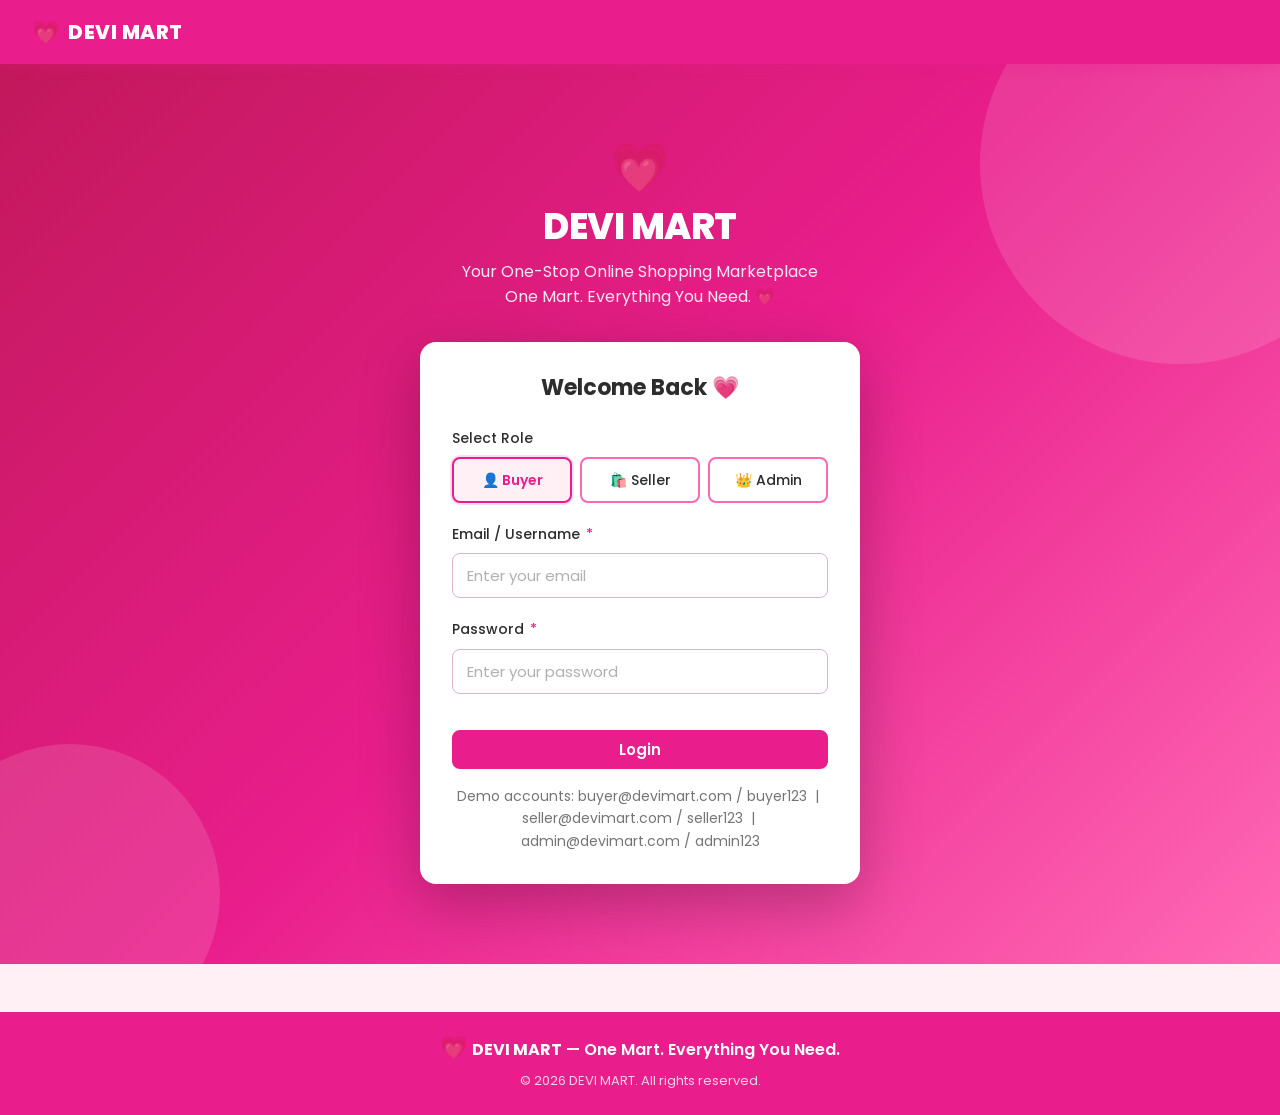
==== index.html @ 42ca439d "Add files via upload" ====
<!DOCTYPE html>
<html lang="en">
<head>
  <meta charset="UTF-8" />
  <meta name="viewport" content="width=device-width, initial-scale=1.0" />
  <meta name="description" content="DEVI MART — One Mart. Everything You Need. 💗 Shop electronics, fashion, beauty, and more." />
  <title>DEVI MART - One Mart. Everything You Need. 💗</title>

  <!-- Google Fonts — Poppins -->
  <link rel="preconnect" href="https://fonts.googleapis.com" />
  <link rel="preconnect" href="https://fonts.gstatic.com" crossorigin />
  <link
    href="https://fonts.googleapis.com/css2?family=Poppins:wght@300;400;500;600;700;800&display=swap"
    rel="stylesheet"
  />

  <link rel="stylesheet" href="styles.css" />
</head>
<body>

  <!-- ===== TOP NAVIGATION ===== -->
  <header id="navbar" role="banner">
    <div class="nav-inner">
      <a href="#" class="nav-brand" aria-label="DEVI MART home">
        <span class="brand-icon">💗</span>
        <span class="brand-name">DEVI MART</span>
      </a>

      <button
        class="nav-toggle"
        aria-label="Toggle navigation menu"
        aria-expanded="false"
        aria-controls="nav-links"
      >
        <span class="hamburger-line"></span>
        <span class="hamburger-line"></span>
        <span class="hamburger-line"></span>
      </button>

      <nav id="nav-links" class="nav-links" role="navigation" aria-label="Main navigation">
        <!-- Rendered dynamically by app.js based on session role -->
      </nav>
    </div>
  </header>

  <!-- ===== MAIN CONTENT ===== -->
  <main id="app" role="main" aria-live="polite" aria-atomic="false">
    <!-- All views rendered here by the Router -->
  </main>

  <!-- ===== FOOTER ===== -->
  <footer id="app-footer" role="contentinfo">
    <div class="footer-inner">
      <p class="footer-brand">
        <span class="brand-icon">💗</span>
        <strong>DEVI MART</strong> — One Mart. Everything You Need.
      </p>
      <p class="footer-copy">&copy; <span id="footer-year"></span> DEVI MART. All rights reserved.</p>
    </div>
  </footer>

  <!-- ===== TOAST NOTIFICATIONS ===== -->
  <div id="toast-container" role="status" aria-live="polite" aria-label="Notifications"></div>

  <!-- ===== MODAL DIALOGS ===== -->
  <div id="modal-container" role="dialog" aria-modal="true" aria-label="Dialog" hidden></div>

  <script defer src="app.js"></script>
  <script>
    // Inline year so it works even before app.js loads
    document.getElementById('footer-year').textContent = new Date().getFullYear();
  </script>
</body>
</html>
---- styles.css ----
/* ============================================================
   DEVI MART — styles.css
   Design System for the DEVI MART E-commerce SPA
   "One Mart. Everything You Need. 💗"
   ============================================================ */

/* ────────────────────────────────────────────────────────────
   1. CSS CUSTOM PROPERTIES (Design Tokens)
   ──────────────────────────────────────────────────────────── */
:root {
  /* Brand colours */
  --pink-primary:   #E91E8C;
  --pink-light:     #FFF0F5;
  --pink-accent:    #FF69B4;
  --pink-dark:      #C2185B;

  /* Text */
  --text-dark:      #2D2D2D;
  --text-muted:     #757575;
  --white:          #FFFFFF;

  /* Semantic colours */
  --color-success:  #2E7D32;
  --color-success-bg: #E8F5E9;
  --color-error:    #C62828;
  --color-error-bg: #FFEBEE;
  --color-warning:  #E65100;
  --color-warning-bg: #FFF3E0;
  --color-info:     #1565C0;
  --color-info-bg:  #E3F2FD;

  /* Status colours */
  --status-pending-bg:    #FFF8E1;
  --status-pending-text:  #F57F17;
  --status-processing-bg: #E3F2FD;
  --status-processing-text: #1565C0;
  --status-shipped-bg:    #FFF3E0;
  --status-shipped-text:  #E65100;
  --status-delivered-bg:  #E8F5E9;
  --status-delivered-text: #2E7D32;

  /* Elevation & shape */
  --shadow:         0 2px 8px rgba(233, 30, 140, 0.12);
  --shadow-md:      0 4px 16px rgba(233, 30, 140, 0.18);
  --shadow-lg:      0 8px 32px rgba(233, 30, 140, 0.22);
  --radius:         8px;
  --radius-lg:      16px;
  --radius-full:    9999px;

  /* Motion */
  --transition:     0.2s ease;
  --transition-md:  0.3s ease;

  /* Spacing scale */
  --space-1:  0.25rem;
  --space-2:  0.5rem;
  --space-3:  0.75rem;
  --space-4:  1rem;
  --space-5:  1.25rem;
  --space-6:  1.5rem;
  --space-8:  2rem;
  --space-10: 2.5rem;
  --space-12: 3rem;
  --space-16: 4rem;

  /* Layout */
  --max-width: 1280px;
  --nav-height: 64px;
}

/* ────────────────────────────────────────────────────────────
   2. RESET & BASE
   ──────────────────────────────────────────────────────────── */
*,
*::before,
*::after {
  box-sizing: border-box;
  margin: 0;
  padding: 0;
}

html {
  scroll-behavior: smooth;
  font-size: 16px;
  -webkit-text-size-adjust: 100%;
}

body {
  font-family: 'Poppins', 'Segoe UI', system-ui, -apple-system, sans-serif;
  background-color: var(--pink-light);
  color: var(--text-dark);
  line-height: 1.6;
  min-height: 100vh;
  display: flex;
  flex-direction: column;
}

img {
  max-width: 100%;
  height: auto;
  display: block;
}

a {
  color: var(--pink-primary);
  text-decoration: none;
  transition: color var(--transition);
}

a:hover {
  color: var(--pink-dark);
}

ul,
ol {
  list-style: none;
}

h1, h2, h3, h4, h5, h6 {
  font-weight: 600;
  line-height: 1.3;
  color: var(--text-dark);
}

p {
  margin-bottom: var(--space-4);
}

p:last-child {
  margin-bottom: 0;
}

/* ────────────────────────────────────────────────────────────
   3. FOCUS INDICATORS (Accessibility)
   ──────────────────────────────────────────────────────────── */
*:focus-visible {
  outline: 3px solid var(--pink-primary);
  outline-offset: 2px;
}

/* ────────────────────────────────────────────────────────────
   4. LAYOUT UTILITIES
   ──────────────────────────────────────────────────────────── */
.container {
  width: 100%;
  max-width: var(--max-width);
  margin-inline: auto;
  padding-inline: var(--space-4);
}

@media (min-width: 768px) {
  .container {
    padding-inline: var(--space-8);
  }
}

main#app {
  flex: 1;
  padding-top: var(--nav-height);
  padding-bottom: var(--space-12);
}

.page-section {
  padding-block: var(--space-8);
}

.section-title {
  font-size: 1.5rem;
  font-weight: 700;
  color: var(--text-dark);
  margin-bottom: var(--space-6);
  position: relative;
  display: inline-block;
}

.section-title::after {
  content: '';
  position: absolute;
  bottom: -6px;
  left: 0;
  width: 48px;
  height: 3px;
  background: var(--pink-primary);
  border-radius: var(--radius-full);
}

.text-center { text-align: center; }
.text-right  { text-align: right; }
.text-muted  { color: var(--text-muted); font-size: 0.875rem; }

.flex        { display: flex; }
.flex-col    { flex-direction: column; }
.items-center { align-items: center; }
.justify-between { justify-content: space-between; }
.gap-2       { gap: var(--space-2); }
.gap-4       { gap: var(--space-4); }
.gap-6       { gap: var(--space-6); }
.w-full      { width: 100%; }

/* ────────────────────────────────────────────────────────────
   5. NAVIGATION BAR
   ──────────────────────────────────────────────────────────── */
#navbar {
  position: fixed;
  top: 0;
  left: 0;
  right: 0;
  z-index: 1000;
  background: var(--pink-primary);
  box-shadow: 0 2px 12px rgba(233, 30, 140, 0.3);
  height: var(--nav-height);
}

.nav-inner {
  display: flex;
  align-items: center;
  justify-content: space-between;
  height: 100%;
  max-width: var(--max-width);
  margin-inline: auto;
  padding-inline: var(--space-4);
  gap: var(--space-4);
}

@media (min-width: 768px) {
  .nav-inner {
    padding-inline: var(--space-8);
  }
}

/* Brand */
.nav-brand {
  display: flex;
  align-items: center;
  gap: var(--space-2);
  color: var(--white);
  font-weight: 800;
  font-size: 1.25rem;
  text-decoration: none;
  white-space: nowrap;
  flex-shrink: 0;
}

.nav-brand:hover {
  color: var(--pink-light);
}

.brand-icon {
  font-size: 1.4rem;
  line-height: 1;
}

.brand-name {
  letter-spacing: 0.5px;
}

/* Nav links container */
.nav-links {
  display: flex;
  align-items: center;
  gap: var(--space-2);
  flex-wrap: nowrap;
}

.nav-links a,
.nav-links button.nav-link-btn {
  color: var(--white);
  font-size: 0.875rem;
  font-weight: 500;
  padding: var(--space-2) var(--space-3);
  border-radius: var(--radius);
  transition: background var(--transition), color var(--transition);
  white-space: nowrap;
  display: flex;
  align-items: center;
  gap: var(--space-1);
  border: none;
  background: transparent;
  cursor: pointer;
  font-family: inherit;
  text-decoration: none;
}

.nav-links a:hover,
.nav-links button.nav-link-btn:hover {
  background: rgba(255, 255, 255, 0.2);
  color: var(--white);
}

.nav-links a.active {
  background: rgba(255, 255, 255, 0.25);
  font-weight: 600;
}

/* Logout button in nav */
.nav-logout {
  background: rgba(255, 255, 255, 0.15) !important;
  border: 1px solid rgba(255, 255, 255, 0.4) !important;
  margin-left: var(--space-2);
}

.nav-logout:hover {
  background: rgba(255, 255, 255, 0.3) !important;
}

/* Cart badge */
.cart-wrapper {
  position: relative;
  display: inline-flex;
}

.cart-badge {
  position: absolute;
  top: -6px;
  right: -8px;
  background: var(--white);
  color: var(--pink-primary);
  font-size: 0.65rem;
  font-weight: 700;
  min-width: 18px;
  height: 18px;
  border-radius: var(--radius-full);
  display: flex;
  align-items: center;
  justify-content: center;
  line-height: 1;
  padding: 0 4px;
  box-shadow: 0 1px 4px rgba(0, 0, 0, 0.2);
}

/* Hamburger toggle */
.nav-toggle {
  display: none;
  flex-direction: column;
  justify-content: center;
  gap: 5px;
  width: 40px;
  height: 40px;
  padding: var(--space-2);
  border: none;
  background: transparent;
  cursor: pointer;
  border-radius: var(--radius);
  transition: background var(--transition);
  flex-shrink: 0;
}

.nav-toggle:hover {
  background: rgba(255, 255, 255, 0.2);
}

.hamburger-line {
  display: block;
  width: 22px;
  height: 2px;
  background: var(--white);
  border-radius: var(--radius-full);
  transition: transform var(--transition), opacity var(--transition);
}

/* Responsive nav collapse */
@media (max-width: 767px) {
  .nav-toggle {
    display: flex;
  }

  .nav-links {
    display: none;
    position: absolute;
    top: var(--nav-height);
    left: 0;
    right: 0;
    background: var(--pink-dark);
    flex-direction: column;
    align-items: stretch;
    padding: var(--space-4);
    gap: var(--space-1);
    box-shadow: var(--shadow-md);
    z-index: 999;
  }

  .nav-links.nav-open {
    display: flex;
  }

  .nav-links a,
  .nav-links button.nav-link-btn {
    padding: var(--space-3) var(--space-4);
    font-size: 1rem;
    border-radius: var(--radius);
    justify-content: flex-start;
  }

  #navbar {
    position: fixed;
    overflow: visible;
  }
}

/* ────────────────────────────────────────────────────────────
   6. FOOTER
   ──────────────────────────────────────────────────────────── */
#app-footer {
  background: var(--pink-primary);
  color: var(--white);
  padding: var(--space-6) var(--space-4);
  text-align: center;
}

.footer-inner {
  max-width: var(--max-width);
  margin-inline: auto;
}

.footer-brand {
  font-size: 1rem;
  font-weight: 600;
  margin-bottom: var(--space-2);
}

.footer-brand .brand-icon {
  display: inline;
}

.footer-copy {
  font-size: 0.8125rem;
  opacity: 0.8;
  margin-bottom: 0;
}

/* ────────────────────────────────────────────────────────────
   7. BUTTONS
   ──────────────────────────────────────────────────────────── */
.btn {
  display: inline-flex;
  align-items: center;
  justify-content: center;
  gap: var(--space-2);
  padding: 0.625rem 1.25rem;
  border-radius: var(--radius);
  font-family: inherit;
  font-size: 0.9375rem;
  font-weight: 600;
  line-height: 1;
  cursor: pointer;
  border: 2px solid transparent;
  transition: background var(--transition), color var(--transition),
              border-color var(--transition), box-shadow var(--transition),
              transform var(--transition);
  white-space: nowrap;
  text-decoration: none;
  user-select: none;
}

.btn:disabled,
.btn[disabled] {
  opacity: 0.5;
  cursor: not-allowed;
  pointer-events: none;
}

.btn-sm {
  padding: 0.375rem 0.875rem;
  font-size: 0.8125rem;
}

.btn-lg {
  padding: 0.875rem 1.75rem;
  font-size: 1.0625rem;
}

.btn-full {
  width: 100%;
}

/* Primary */
.btn-primary {
  background: var(--pink-primary);
  color: var(--white);
  border-color: var(--pink-primary);
}

.btn-primary:hover {
  background: var(--pink-dark);
  border-color: var(--pink-dark);
  box-shadow: 0 4px 12px rgba(233, 30, 140, 0.35);
  transform: translateY(-1px);
  color: var(--white);
}

.btn-primary:active {
  transform: translateY(0);
  box-shadow: none;
}

/* Secondary (outline) */
.btn-secondary {
  background: transparent;
  color: var(--pink-primary);
  border-color: var(--pink-primary);
}

.btn-secondary:hover {
  background: var(--pink-primary);
  color: var(--white);
  box-shadow: 0 4px 12px rgba(233, 30, 140, 0.25);
  transform: translateY(-1px);
}

/* Danger */
.btn-danger {
  background: var(--color-error);
  color: var(--white);
  border-color: var(--color-error);
}

.btn-danger:hover {
  background: #b71c1c;
  border-color: #b71c1c;
  box-shadow: 0 4px 12px rgba(198, 40, 40, 0.35);
  transform: translateY(-1px);
  color: var(--white);
}

/* Ghost / icon buttons */
.btn-ghost {
  background: transparent;
  color: var(--text-muted);
  border-color: transparent;
  padding: var(--space-2);
}

.btn-ghost:hover {
  background: var(--pink-light);
  color: var(--pink-primary);
}

/* Icon button */
.btn-icon {
  width: 36px;
  height: 36px;
  padding: 0;
  border-radius: var(--radius-full);
  font-size: 1rem;
}

/* ────────────────────────────────────────────────────────────
   8. FORMS
   ──────────────────────────────────────────────────────────── */
.form-group {
  margin-bottom: var(--space-5);
}

label {
  display: block;
  font-weight: 500;
  font-size: 0.875rem;
  color: var(--text-dark);
  margin-bottom: var(--space-2);
}

label .required-mark {
  color: var(--pink-primary);
  margin-left: 2px;
}

input[type="text"],
input[type="email"],
input[type="password"],
input[type="number"],
input[type="url"],
input[type="search"],
input[type="tel"],
textarea,
select {
  width: 100%;
  padding: 0.625rem 0.875rem;
  border: 1.5px solid #e0b3cc;
  border-radius: var(--radius);
  font-family: inherit;
  font-size: 0.9375rem;
  color: var(--text-dark);
  background: var(--white);
  transition: border-color var(--transition), box-shadow var(--transition);
  appearance: none;
  -webkit-appearance: none;
}

input[type="text"]:focus,
input[type="email"]:focus,
input[type="password"]:focus,
input[type="number"]:focus,
input[type="url"]:focus,
input[type="search"]:focus,
input[type="tel"]:focus,
textarea:focus,
select:focus {
  outline: none;
  border-color: var(--pink-primary);
  box-shadow: 0 0 0 3px rgba(233, 30, 140, 0.15);
}

input::placeholder,
textarea::placeholder {
  color: #b0b0b0;
}

input[disabled],
textarea[disabled],
select[disabled] {
  background: #f5f5f5;
  cursor: not-allowed;
  opacity: 0.7;
}

textarea {
  min-height: 100px;
  resize: vertical;
}

select {
  background-image: url("data:image/svg+xml,%3Csvg xmlns='http://www.w3.org/2000/svg' width='12' height='8' viewBox='0 0 12 8'%3E%3Cpath fill='%23E91E8C' d='M6 8L0 0h12z'/%3E%3C/svg%3E");
  background-repeat: no-repeat;
  background-position: right 0.875rem center;
  padding-right: 2.5rem;
  cursor: pointer;
}

/* Inline validation errors */
.field-error {
  display: block;
  color: var(--color-error);
  font-size: 0.8125rem;
  font-weight: 500;
  margin-top: var(--space-1);
  padding-left: var(--space-1);
}

/* Form-level error/success banners */
.form-alert {
  padding: var(--space-3) var(--space-4);
  border-radius: var(--radius);
  font-size: 0.9rem;
  font-weight: 500;
  margin-bottom: var(--space-4);
}

.form-alert-error {
  background: var(--color-error-bg);
  color: var(--color-error);
  border: 1px solid #ef9a9a;
}

.form-alert-success {
  background: var(--color-success-bg);
  color: var(--color-success);
  border: 1px solid #a5d6a7;
}

/* Input group (icon + input) */
.input-group {
  position: relative;
}

.input-group .input-icon {
  position: absolute;
  left: 0.875rem;
  top: 50%;
  transform: translateY(-50%);
  color: var(--text-muted);
  pointer-events: none;
}

.input-group input {
  padding-left: 2.5rem;
}

/* Search bar */
.search-bar {
  display: flex;
  gap: var(--space-2);
  align-items: center;
}

.search-bar input {
  flex: 1;
}

/* Quantity stepper */
.qty-stepper {
  display: inline-flex;
  align-items: center;
  border: 1.5px solid #e0b3cc;
  border-radius: var(--radius);
  overflow: hidden;
  background: var(--white);
}

.qty-stepper button {
  width: 36px;
  height: 36px;
  background: var(--pink-light);
  border: none;
  font-size: 1.1rem;
  font-weight: 700;
  cursor: pointer;
  color: var(--pink-primary);
  transition: background var(--transition);
  display: flex;
  align-items: center;
  justify-content: center;
}

.qty-stepper button:hover {
  background: var(--pink-accent);
  color: var(--white);
}

.qty-stepper input {
  width: 56px;
  border: none;
  border-left: 1px solid #e0b3cc;
  border-right: 1px solid #e0b3cc;
  border-radius: 0;
  text-align: center;
  padding: var(--space-2);
  font-size: 0.9375rem;
  font-weight: 600;
}

.qty-stepper input:focus {
  box-shadow: none;
}

/* ────────────────────────────────────────────────────────────
   9. CARDS & CONTAINERS
   ──────────────────────────────────────────────────────────── */
.card {
  background: var(--white);
  border-radius: var(--radius-lg);
  box-shadow: var(--shadow);
  overflow: hidden;
}

.card-padded {
  padding: var(--space-6);
}

.card-header {
  padding: var(--space-4) var(--space-6);
  border-bottom: 1px solid #fce4f0;
  display: flex;
  align-items: center;
  justify-content: space-between;
}

.card-header h2,
.card-header h3 {
  font-size: 1.125rem;
  font-weight: 600;
}

.card-body {
  padding: var(--space-6);
}

.card-footer {
  padding: var(--space-4) var(--space-6);
  border-top: 1px solid #fce4f0;
  background: #fdf5f9;
}

/* ────────────────────────────────────────────────────────────
   10. BADGES
   ──────────────────────────────────────────────────────────── */
.badge {
  display: inline-flex;
  align-items: center;
  padding: 0.2rem 0.625rem;
  border-radius: var(--radius-full);
  font-size: 0.75rem;
  font-weight: 600;
  line-height: 1.4;
  letter-spacing: 0.3px;
  white-space: nowrap;
}

.badge-pink {
  background: var(--pink-light);
  color: var(--pink-primary);
}

.badge-success {
  background: var(--color-success-bg);
  color: var(--color-success);
}

.badge-error {
  background: var(--color-error-bg);
  color: var(--color-error);
}

.badge-warning {
  background: var(--color-warning-bg);
  color: var(--color-warning);
}

.badge-info {
  background: var(--color-info-bg);
  color: var(--color-info);
}

.badge-neutral {
  background: #f5f5f5;
  color: var(--text-muted);
}

/* Order status badges */
.status-badge {
  display: inline-flex;
  align-items: center;
  padding: 0.25rem 0.75rem;
  border-radius: var(--radius-full);
  font-size: 0.75rem;
  font-weight: 600;
  letter-spacing: 0.3px;
}

.status-Pending {
  background: var(--status-pending-bg);
  color: var(--status-pending-text);
}

.status-Processing {
  background: var(--status-processing-bg);
  color: var(--status-processing-text);
}

.status-Shipped {
  background: var(--status-shipped-bg);
  color: var(--status-shipped-text);
}

.status-Delivered {
  background: var(--status-delivered-bg);
  color: var(--status-delivered-text);
}

/* ────────────────────────────────────────────────────────────
   11. TOAST NOTIFICATIONS
   ──────────────────────────────────────────────────────────── */
#toast-container {
  position: fixed;
  bottom: var(--space-6);
  right: var(--space-6);
  z-index: 9999;
  display: flex;
  flex-direction: column;
  gap: var(--space-3);
  pointer-events: none;
  max-width: 360px;
}

.toast {
  display: flex;
  align-items: flex-start;
  gap: var(--space-3);
  padding: var(--space-4);
  border-radius: var(--radius);
  box-shadow: var(--shadow-md);
  font-size: 0.9rem;
  font-weight: 500;
  pointer-events: auto;
  animation: toast-in 0.3s cubic-bezier(0.34, 1.56, 0.64, 1) forwards;
  max-width: 100%;
  word-break: break-word;
}

.toast.toast-removing {
  animation: toast-out 0.25s ease forwards;
}

.toast-icon {
  font-size: 1.25rem;
  flex-shrink: 0;
  line-height: 1;
  margin-top: 1px;
}

.toast-message {
  flex: 1;
  line-height: 1.5;
}

.toast-success {
  background: var(--color-success-bg);
  color: var(--color-success);
  border: 1px solid #a5d6a7;
}

.toast-error {
  background: var(--color-error-bg);
  color: var(--color-error);
  border: 1px solid #ef9a9a;
}

.toast-info {
  background: var(--color-info-bg);
  color: var(--color-info);
  border: 1px solid #90caf9;
}

.toast-warning {
  background: var(--color-warning-bg);
  color: var(--color-warning);
  border: 1px solid #ffcc80;
}

@keyframes toast-in {
  from {
    opacity: 0;
    transform: translateX(100%) scale(0.9);
  }
  to {
    opacity: 1;
    transform: translateX(0) scale(1);
  }
}

@keyframes toast-out {
  from {
    opacity: 1;
    transform: translateX(0) scale(1);
  }
  to {
    opacity: 0;
    transform: translateX(100%) scale(0.9);
  }
}

@media (max-width: 480px) {
  #toast-container {
    left: var(--space-4);
    right: var(--space-4);
    bottom: var(--space-4);
    max-width: 100%;
  }
}

/* ────────────────────────────────────────────────────────────
   12. MODAL
   ──────────────────────────────────────────────────────────── */
#modal-container {
  position: fixed;
  inset: 0;
  z-index: 9000;
  background: rgba(0, 0, 0, 0.5);
  display: flex;
  align-items: center;
  justify-content: center;
  padding: var(--space-4);
  animation: modal-bg-in 0.2s ease forwards;
}

#modal-container[hidden] {
  display: none;
}

.modal-box {
  background: var(--white);
  border-radius: var(--radius-lg);
  box-shadow: var(--shadow-lg);
  padding: var(--space-8);
  max-width: 480px;
  width: 100%;
  animation: modal-in 0.25s cubic-bezier(0.34, 1.56, 0.64, 1) forwards;
}

.modal-title {
  font-size: 1.25rem;
  font-weight: 700;
  color: var(--text-dark);
  margin-bottom: var(--space-4);
}

.modal-body {
  color: var(--text-muted);
  margin-bottom: var(--space-6);
  line-height: 1.6;
}

.modal-actions {
  display: flex;
  gap: var(--space-3);
  justify-content: flex-end;
}

@media (max-width: 480px) {
  .modal-box {
    padding: var(--space-6);
  }

  .modal-actions {
    flex-direction: column-reverse;
  }

  .modal-actions .btn {
    width: 100%;
  }
}

@keyframes modal-bg-in {
  from { opacity: 0; }
  to   { opacity: 1; }
}

@keyframes modal-in {
  from {
    opacity: 0;
    transform: scale(0.85) translateY(-20px);
  }
  to {
    opacity: 1;
    transform: scale(1) translateY(0);
  }
}

/* ────────────────────────────────────────────────────────────
   13. PRODUCT GRID
   ──────────────────────────────────────────────────────────── */
.product-grid {
  display: grid;
  grid-template-columns: 1fr;
  gap: var(--space-5);
}

@media (min-width: 480px) {
  .product-grid {
    grid-template-columns: repeat(2, 1fr);
  }
}

@media (min-width: 768px) {
  .product-grid {
    grid-template-columns: repeat(2, 1fr);
    gap: var(--space-6);
  }
}

@media (min-width: 1024px) {
  .product-grid {
    grid-template-columns: repeat(3, 1fr);
  }
}

@media (min-width: 1200px) {
  .product-grid {
    grid-template-columns: repeat(4, 1fr);
  }
}

/* ────────────────────────────────────────────────────────────
   14. PRODUCT CARD
   ──────────────────────────────────────────────────────────── */
.product-card {
  background: var(--white);
  border-radius: var(--radius-lg);
  box-shadow: var(--shadow);
  overflow: hidden;
  transition: transform var(--transition-md), box-shadow var(--transition-md);
  display: flex;
  flex-direction: column;
  position: relative;
}

.product-card:hover {
  transform: translateY(-4px);
  box-shadow: var(--shadow-md);
}

.product-card-image-wrap {
  position: relative;
  aspect-ratio: 4 / 3;
  overflow: hidden;
  background: var(--pink-light);
}

.product-card-image-wrap img {
  width: 100%;
  height: 100%;
  object-fit: cover;
  transition: transform var(--transition-md);
}

.product-card:hover .product-card-image-wrap img {
  transform: scale(1.05);
}

.product-card-body {
  padding: var(--space-4);
  flex: 1;
  display: flex;
  flex-direction: column;
}

.product-card-category {
  font-size: 0.75rem;
  color: var(--pink-primary);
  font-weight: 600;
  text-transform: uppercase;
  letter-spacing: 0.5px;
  margin-bottom: var(--space-1);
}

.product-card-title {
  font-size: 0.9375rem;
  font-weight: 600;
  color: var(--text-dark);
  margin-bottom: var(--space-2);
  line-height: 1.4;
  display: -webkit-box;
  -webkit-line-clamp: 2;
  -webkit-box-orient: vertical;
  overflow: hidden;
  flex: 1;
}

.product-card-rating {
  display: flex;
  align-items: center;
  gap: var(--space-1);
  margin-bottom: var(--space-3);
}

.product-card-footer {
  display: flex;
  align-items: center;
  justify-content: space-between;
  gap: var(--space-2);
  margin-top: auto;
  padding-top: var(--space-3);
  border-top: 1px solid var(--pink-light);
}

.product-price {
  font-size: 1.125rem;
  font-weight: 700;
  color: var(--pink-primary);
}

.product-price-small {
  font-size: 0.9375rem;
  font-weight: 700;
  color: var(--pink-primary);
}

.out-of-stock-badge {
  position: absolute;
  top: var(--space-3);
  left: var(--space-3);
  background: rgba(198, 40, 40, 0.9);
  color: var(--white);
  font-size: 0.7rem;
  font-weight: 700;
  padding: 3px 8px;
  border-radius: var(--radius-full);
  letter-spacing: 0.5px;
  text-transform: uppercase;
}

/* Wishlist heart on card */
.wishlist-btn-card {
  position: absolute;
  top: var(--space-3);
  right: var(--space-3);
  background: rgba(255, 255, 255, 0.92);
  border: none;
  border-radius: var(--radius-full);
  width: 34px;
  height: 34px;
  display: flex;
  align-items: center;
  justify-content: center;
  cursor: pointer;
  box-shadow: var(--shadow);
  transition: background var(--transition), transform var(--transition);
  font-size: 1.1rem;
}

.wishlist-btn-card:hover {
  background: var(--pink-light);
  transform: scale(1.1);
}

/* ────────────────────────────────────────────────────────────
   15. CATEGORY GRID
   ──────────────────────────────────────────────────────────── */
.category-grid {
  display: grid;
  grid-template-columns: repeat(2, 1fr);
  gap: var(--space-4);
}

@media (min-width: 768px) {
  .category-grid {
    grid-template-columns: repeat(3, 1fr);
  }
}

@media (min-width: 1200px) {
  .category-grid {
    grid-template-columns: repeat(6, 1fr);
  }
}

.category-card {
  background: var(--white);
  border-radius: var(--radius-lg);
  box-shadow: var(--shadow);
  padding: var(--space-5) var(--space-4);
  text-align: center;
  cursor: pointer;
  transition: transform var(--transition-md), box-shadow var(--transition-md),
              background var(--transition-md);
  text-decoration: none;
  display: flex;
  flex-direction: column;
  align-items: center;
  gap: var(--space-3);
  color: var(--text-dark);
}

.category-card:hover {
  transform: translateY(-4px);
  box-shadow: var(--shadow-md);
  background: var(--pink-light);
  color: var(--pink-primary);
}

.category-icon {
  font-size: 2rem;
  line-height: 1;
}

.category-name {
  font-size: 0.8125rem;
  font-weight: 600;
  line-height: 1.3;
}

/* ────────────────────────────────────────────────────────────
   16. DASHBOARD CARDS
   ──────────────────────────────────────────────────────────── */
.dashboard-cards {
  display: grid;
  grid-template-columns: 1fr;
  gap: var(--space-5);
  margin-bottom: var(--space-8);
}

@media (min-width: 768px) {
  .dashboard-cards {
    grid-template-columns: repeat(2, 1fr);
  }
}

@media (min-width: 1200px) {
  .dashboard-cards {
    grid-template-columns: repeat(4, 1fr);
  }
}

.stat-card {
  background: var(--white);
  border-radius: var(--radius-lg);
  box-shadow: var(--shadow);
  padding: var(--space-6);
  display: flex;
  flex-direction: column;
  gap: var(--space-2);
  border-left: 4px solid var(--pink-primary);
  transition: transform var(--transition-md), box-shadow var(--transition-md);
}

.stat-card:hover {
  transform: translateY(-3px);
  box-shadow: var(--shadow-md);
}

.stat-card-label {
  font-size: 0.8125rem;
  font-weight: 600;
  color: var(--text-muted);
  text-transform: uppercase;
  letter-spacing: 0.5px;
}

.stat-card-value {
  font-size: 2rem;
  font-weight: 800;
  color: var(--pink-primary);
  line-height: 1;
}

.stat-card-sub {
  font-size: 0.8rem;
  color: var(--text-muted);
}

.stat-card-icon {
  font-size: 1.75rem;
  margin-bottom: var(--space-1);
}

/* ────────────────────────────────────────────────────────────
   17. WELCOME / LOGIN PAGE
   ──────────────────────────────────────────────────────────── */
.welcome-page {
  min-height: 100vh;
  min-height: 100dvh;
  background: linear-gradient(135deg, var(--pink-dark) 0%, var(--pink-primary) 50%, var(--pink-accent) 100%);
  display: flex;
  align-items: center;
  justify-content: center;
  padding: var(--space-8) var(--space-4);
  position: relative;
  overflow: hidden;
}

/* Decorative blobs */
.welcome-page::before,
.welcome-page::after {
  content: '';
  position: absolute;
  border-radius: 50%;
  opacity: 0.12;
  background: var(--white);
  pointer-events: none;
}

.welcome-page::before {
  width: 400px;
  height: 400px;
  top: -100px;
  right: -100px;
}

.welcome-page::after {
  width: 300px;
  height: 300px;
  bottom: -80px;
  left: -80px;
}

.welcome-inner {
  position: relative;
  z-index: 1;
  display: flex;
  flex-direction: column;
  align-items: center;
  gap: var(--space-8);
  width: 100%;
  max-width: 440px;
}

.welcome-branding {
  text-align: center;
  color: var(--white);
}

.welcome-logo {
  font-size: 3rem;
  line-height: 1;
  margin-bottom: var(--space-3);
}

.welcome-title {
  font-size: 2.25rem;
  font-weight: 800;
  letter-spacing: -0.5px;
  margin-bottom: var(--space-2);
  color: var(--white);
}

.welcome-tagline {
  font-size: 1rem;
  opacity: 0.9;
  font-weight: 400;
  margin-bottom: 0;
}

/* Login card */
.login-card {
  background: var(--white);
  border-radius: var(--radius-lg);
  box-shadow: 0 20px 60px rgba(0, 0, 0, 0.25);
  padding: var(--space-8);
  width: 100%;
}

.login-card-title {
  font-size: 1.375rem;
  font-weight: 700;
  color: var(--text-dark);
  margin-bottom: var(--space-6);
  text-align: center;
}

.login-card .btn-primary {
  margin-top: var(--space-4);
}

/* ────────────────────────────────────────────────────────────
   18. HERO BANNER
   ──────────────────────────────────────────────────────────── */
.hero-banner {
  background: linear-gradient(135deg, var(--pink-dark) 0%, var(--pink-primary) 60%, var(--pink-accent) 100%);
  color: var(--white);
  padding: var(--space-16) var(--space-4);
  text-align: center;
  position: relative;
  overflow: hidden;
}

.hero-banner::before {
  content: '💗';
  position: absolute;
  font-size: 12rem;
  opacity: 0.07;
  top: 50%;
  left: 50%;
  transform: translate(-50%, -50%);
  pointer-events: none;
}

.hero-content {
  position: relative;
  z-index: 1;
  max-width: 640px;
  margin-inline: auto;
}

.hero-title {
  font-size: 2.5rem;
  font-weight: 800;
  letter-spacing: -0.5px;
  margin-bottom: var(--space-4);
  color: var(--white);
  line-height: 1.2;
}

.hero-subtitle {
  font-size: 1.125rem;
  opacity: 0.9;
  margin-bottom: var(--space-8);
  font-weight: 400;
}

@media (max-width: 767px) {
  .hero-title {
    font-size: 1.75rem;
  }

  .hero-subtitle {
    font-size: 1rem;
  }

  .hero-banner {
    padding: var(--space-10) var(--space-4);
  }
}

/* ────────────────────────────────────────────────────────────
   19. STAR RATING
   ──────────────────────────────────────────────────────────── */
.stars {
  display: inline-flex;
  gap: 2px;
  align-items: center;
}

.star {
  font-size: 1rem;
  color: #d1d5db;
  cursor: default;
  line-height: 1;
  transition: color var(--transition);
}

.star.filled {
  color: #F59E0B;
}

.star.interactive {
  cursor: pointer;
}

.star.interactive:hover,
.star.interactive.hovered {
  color: #FBBF24;
}

.stars-sm .star {
  font-size: 0.8125rem;
}

.stars-lg .star {
  font-size: 1.375rem;
}

.rating-count {
  font-size: 0.8125rem;
  color: var(--text-muted);
  margin-left: var(--space-1);
}

/* ────────────────────────────────────────────────────────────
   20. HEART ICON (WISHLIST)
   ──────────────────────────────────────────────────────────── */
.heart-icon {
  display: inline-flex;
  align-items: center;
  justify-content: center;
  font-size: 1.25rem;
  color: #d1d5db;
  cursor: pointer;
  transition: color var(--transition), transform var(--transition);
  user-select: none;
  background: none;
  border: none;
  padding: var(--space-1);
}

.heart-icon:hover {
  color: var(--pink-accent);
  transform: scale(1.15);
}

.heart-icon.filled {
  color: var(--pink-primary);
}

.heart-icon.filled:hover {
  color: var(--pink-dark);
}

/* ────────────────────────────────────────────────────────────
   21. STEP TRACKER (Order status)
   ──────────────────────────────────────────────────────────── */
.step-tracker {
  display: flex;
  align-items: flex-start;
  justify-content: center;
  gap: 0;
  margin-block: var(--space-6);
  overflow-x: auto;
  padding-bottom: var(--space-2);
}

.step-wrapper {
  display: flex;
  flex-direction: column;
  align-items: center;
  flex: 1;
  min-width: 80px;
  position: relative;
}

/* Connector line between steps */
.step-wrapper:not(:last-child)::after {
  content: '';
  position: absolute;
  top: 18px;
  left: 50%;
  width: 100%;
  height: 2px;
  background: #e0e0e0;
  z-index: 0;
}

.step-wrapper.completed:not(:last-child)::after,
.step-wrapper.active:not(:last-child)::after {
  background: var(--pink-primary);
}

.step {
  width: 36px;
  height: 36px;
  border-radius: 50%;
  background: #e0e0e0;
  display: flex;
  align-items: center;
  justify-content: center;
  font-size: 0.875rem;
  font-weight: 700;
  color: var(--text-muted);
  position: relative;
  z-index: 1;
  transition: background var(--transition), color var(--transition);
  flex-shrink: 0;
}

.step.completed {
  background: var(--pink-primary);
  color: var(--white);
}

.step.active {
  background: var(--pink-primary);
  color: var(--white);
  box-shadow: 0 0 0 4px rgba(233, 30, 140, 0.2);
}

.step-label {
  font-size: 0.7rem;
  font-weight: 600;
  color: var(--text-muted);
  margin-top: var(--space-2);
  text-align: center;
  white-space: nowrap;
}

.step.completed + .step-label,
.step.active + .step-label {
  color: var(--pink-primary);
}

/* ────────────────────────────────────────────────────────────
   22. DATA TABLE
   ──────────────────────────────────────────────────────────── */
.table-responsive {
  overflow-x: auto;
  border-radius: var(--radius-lg);
  box-shadow: var(--shadow);
  background: var(--white);
}

.data-table {
  width: 100%;
  border-collapse: collapse;
  font-size: 0.9rem;
}

.data-table thead {
  background: linear-gradient(135deg, var(--pink-dark), var(--pink-primary));
  color: var(--white);
}

.data-table thead th {
  padding: var(--space-4) var(--space-5);
  text-align: left;
  font-weight: 600;
  font-size: 0.8125rem;
  text-transform: uppercase;
  letter-spacing: 0.5px;
  white-space: nowrap;
}

.data-table tbody tr {
  border-bottom: 1px solid #fce4f0;
  transition: background var(--transition);
}

.data-table tbody tr:nth-child(even) {
  background: #fdf5f9;
}

.data-table tbody tr:hover {
  background: var(--pink-light);
}

.data-table tbody tr:last-child {
  border-bottom: none;
}

.data-table tbody td {
  padding: var(--space-4) var(--space-5);
  color: var(--text-dark);
  vertical-align: middle;
}

.data-table .actions-cell {
  display: flex;
  gap: var(--space-2);
  flex-wrap: wrap;
  align-items: center;
}

/* ────────────────────────────────────────────────────────────
   23. PAGINATION
   ──────────────────────────────────────────────────────────── */
.pagination {
  display: flex;
  align-items: center;
  justify-content: center;
  gap: var(--space-2);
  margin-top: var(--space-8);
  flex-wrap: wrap;
}

.page-btn {
  min-width: 40px;
  height: 40px;
  padding: 0 var(--space-3);
  border-radius: var(--radius);
  border: 1.5px solid #e0b3cc;
  background: var(--white);
  color: var(--text-dark);
  font-family: inherit;
  font-size: 0.875rem;
  font-weight: 600;
  cursor: pointer;
  transition: background var(--transition), color var(--transition),
              border-color var(--transition);
  display: flex;
  align-items: center;
  justify-content: center;
}

.page-btn:hover {
  background: var(--pink-light);
  border-color: var(--pink-primary);
  color: var(--pink-primary);
}

.page-btn.active {
  background: var(--pink-primary);
  border-color: var(--pink-primary);
  color: var(--white);
}

.page-btn:disabled {
  opacity: 0.4;
  cursor: not-allowed;
  pointer-events: none;
}

/* ────────────────────────────────────────────────────────────
   24. FILTER SIDEBAR
   ──────────────────────────────────────────────────────────── */
.listing-layout {
  display: grid;
  grid-template-columns: 1fr;
  gap: var(--space-6);
}

@media (min-width: 768px) {
  .listing-layout {
    grid-template-columns: 240px 1fr;
    align-items: start;
  }
}

.filter-sidebar {
  background: var(--white);
  border-radius: var(--radius-lg);
  box-shadow: var(--shadow);
  padding: var(--space-6);
}

.filter-title {
  font-size: 1rem;
  font-weight: 700;
  color: var(--text-dark);
  margin-bottom: var(--space-5);
  padding-bottom: var(--space-3);
  border-bottom: 2px solid var(--pink-light);
}

.filter-group {
  margin-bottom: var(--space-5);
}

.filter-group-label {
  font-size: 0.8125rem;
  font-weight: 700;
  text-transform: uppercase;
  letter-spacing: 0.5px;
  color: var(--text-muted);
  margin-bottom: var(--space-3);
}

/* Sort controls */
.listing-controls {
  display: flex;
  align-items: center;
  justify-content: space-between;
  gap: var(--space-4);
  margin-bottom: var(--space-5);
  flex-wrap: wrap;
}

.listing-controls select {
  width: auto;
  min-width: 180px;
}

.result-count {
  font-size: 0.875rem;
  color: var(--text-muted);
}

/* ────────────────────────────────────────────────────────────
   25. PRODUCT DETAIL VIEW
   ──────────────────────────────────────────────────────────── */
.product-detail {
  display: grid;
  grid-template-columns: 1fr;
  gap: var(--space-8);
  margin-top: var(--space-8);
}

@media (min-width: 768px) {
  .product-detail {
    grid-template-columns: 1fr 1fr;
    align-items: start;
  }
}

.product-detail-image {
  width: 100%;
  aspect-ratio: 1;
  object-fit: cover;
  border-radius: var(--radius-lg);
  box-shadow: var(--shadow-md);
  background: var(--pink-light);
}

.product-detail-info {
  display: flex;
  flex-direction: column;
  gap: var(--space-5);
}

.product-detail-title {
  font-size: 1.75rem;
  font-weight: 700;
  line-height: 1.2;
}

.product-detail-price {
  font-size: 2rem;
  font-weight: 800;
  color: var(--pink-primary);
}

.product-detail-meta {
  display: flex;
  flex-direction: column;
  gap: var(--space-2);
  padding: var(--space-4);
  background: var(--pink-light);
  border-radius: var(--radius);
  font-size: 0.9rem;
}

.product-detail-meta-row {
  display: flex;
  gap: var(--space-2);
}

.product-detail-meta-label {
  font-weight: 600;
  color: var(--text-muted);
  min-width: 80px;
}

/* Add-to-cart strip */
.add-to-cart-strip {
  display: flex;
  align-items: center;
  gap: var(--space-4);
  flex-wrap: wrap;
}

/* Reviews section */
.reviews-section {
  margin-top: var(--space-10);
}

.review-card {
  background: var(--white);
  border-radius: var(--radius);
  box-shadow: var(--shadow);
  padding: var(--space-5);
  margin-bottom: var(--space-4);
}

.review-header {
  display: flex;
  align-items: center;
  justify-content: space-between;
  margin-bottom: var(--space-3);
  gap: var(--space-3);
  flex-wrap: wrap;
}

.reviewer-name {
  font-weight: 600;
  font-size: 0.9375rem;
}

.review-date {
  font-size: 0.8rem;
  color: var(--text-muted);
}

.review-comment {
  color: var(--text-dark);
  font-size: 0.9rem;
  line-height: 1.6;
}

.review-form {
  background: var(--white);
  border-radius: var(--radius-lg);
  box-shadow: var(--shadow);
  padding: var(--space-6);
  margin-top: var(--space-6);
}

/* ────────────────────────────────────────────────────────────
   26. CART VIEW
   ──────────────────────────────────────────────────────────── */
.cart-layout {
  display: grid;
  grid-template-columns: 1fr;
  gap: var(--space-6);
  align-items: start;
}

@media (min-width: 1024px) {
  .cart-layout {
    grid-template-columns: 1fr 340px;
  }
}

.cart-empty {
  text-align: center;
  padding: var(--space-16) var(--space-4);
  color: var(--text-muted);
}

.cart-empty-icon {
  font-size: 4rem;
  margin-bottom: var(--space-4);
}

.cart-summary-card {
  background: var(--white);
  border-radius: var(--radius-lg);
  box-shadow: var(--shadow);
  padding: var(--space-6);
  position: sticky;
  top: calc(var(--nav-height) + var(--space-4));
}

.cart-summary-title {
  font-size: 1.125rem;
  font-weight: 700;
  margin-bottom: var(--space-5);
  padding-bottom: var(--space-3);
  border-bottom: 2px solid var(--pink-light);
}

.cart-summary-row {
  display: flex;
  justify-content: space-between;
  align-items: center;
  padding-block: var(--space-2);
  font-size: 0.9rem;
}

.cart-summary-total {
  display: flex;
  justify-content: space-between;
  align-items: center;
  padding-top: var(--space-4);
  margin-top: var(--space-2);
  border-top: 2px solid var(--pink-light);
  font-weight: 700;
  font-size: 1.125rem;
  color: var(--pink-primary);
}

/* ────────────────────────────────────────────────────────────
   27. CHECKOUT VIEW
   ──────────────────────────────────────────────────────────── */
.checkout-layout {
  display: grid;
  grid-template-columns: 1fr;
  gap: var(--space-6);
  align-items: start;
}

@media (min-width: 1024px) {
  .checkout-layout {
    grid-template-columns: 1fr 380px;
  }
}

.checkout-form-section {
  background: var(--white);
  border-radius: var(--radius-lg);
  box-shadow: var(--shadow);
  padding: var(--space-8);
}

.checkout-section-title {
  font-size: 1rem;
  font-weight: 700;
  color: var(--text-dark);
  margin-bottom: var(--space-5);
  display: flex;
  align-items: center;
  gap: var(--space-2);
}

.checkout-section-title .step-num {
  width: 28px;
  height: 28px;
  border-radius: 50%;
  background: var(--pink-primary);
  color: var(--white);
  font-size: 0.8125rem;
  font-weight: 700;
  display: inline-flex;
  align-items: center;
  justify-content: center;
  flex-shrink: 0;
}

.form-row {
  display: grid;
  grid-template-columns: 1fr;
  gap: var(--space-4);
}

@media (min-width: 480px) {
  .form-row-2 {
    grid-template-columns: 1fr 1fr;
  }
}

.card-fields {
  border: 1px dashed #e0b3cc;
  border-radius: var(--radius);
  padding: var(--space-4);
  background: #fdf5f9;
  margin-top: var(--space-4);
}

.card-fields-note {
  font-size: 0.8125rem;
  color: var(--text-muted);
  font-style: italic;
  margin-bottom: var(--space-3);
}

/* ────────────────────────────────────────────────────────────
   28. ORDER CONFIRMATION
   ──────────────────────────────────────────────────────────── */
.order-confirm {
  max-width: 600px;
  margin-inline: auto;
  text-align: center;
  padding: var(--space-12) var(--space-4);
}

.order-confirm-icon {
  font-size: 5rem;
  margin-bottom: var(--space-5);
  animation: bounce-in 0.5s cubic-bezier(0.34, 1.56, 0.64, 1);
}

.order-confirm-title {
  font-size: 2rem;
  font-weight: 800;
  color: var(--color-success);
  margin-bottom: var(--space-3);
}

.order-confirm-id {
  display: inline-block;
  background: var(--pink-light);
  color: var(--pink-primary);
  font-weight: 700;
  font-size: 1rem;
  padding: var(--space-2) var(--space-4);
  border-radius: var(--radius-full);
  margin-bottom: var(--space-6);
}

.order-confirm-actions {
  display: flex;
  gap: var(--space-3);
  justify-content: center;
  flex-wrap: wrap;
}

@keyframes bounce-in {
  from { transform: scale(0); opacity: 0; }
  to   { transform: scale(1); opacity: 1; }
}

/* ────────────────────────────────────────────────────────────
   29. SELLER & ADMIN DASHBOARDS
   ──────────────────────────────────────────────────────────── */
.dashboard-page {
  padding: var(--space-8) 0;
}

.dashboard-header {
  margin-bottom: var(--space-8);
}

.dashboard-title {
  font-size: 1.75rem;
  font-weight: 800;
  color: var(--text-dark);
  margin-bottom: var(--space-1);
}

.dashboard-subtitle {
  color: var(--text-muted);
  margin-bottom: 0;
}

.dashboard-grid {
  display: grid;
  grid-template-columns: 1fr;
  gap: var(--space-6);
}

@media (min-width: 1024px) {
  .dashboard-grid-2 {
    grid-template-columns: 1fr 1fr;
  }
}

/* ────────────────────────────────────────────────────────────
   30. PRODUCT FORM (Seller add/edit)
   ──────────────────────────────────────────────────────────── */
.product-form-container {
  max-width: 680px;
  margin-inline: auto;
}

/* ────────────────────────────────────────────────────────────
   31. ADMIN PANELS
   ──────────────────────────────────────────────────────────── */
.admin-panel {
  padding: var(--space-8) 0;
}

.panel-toolbar {
  display: flex;
  align-items: center;
  justify-content: space-between;
  gap: var(--space-4);
  margin-bottom: var(--space-6);
  flex-wrap: wrap;
}

.panel-toolbar-left {
  display: flex;
  align-items: center;
  gap: var(--space-4);
  flex-wrap: wrap;
}

/* ────────────────────────────────────────────────────────────
   32. REPORTS PAGE
   ──────────────────────────────────────────────────────────── */
.reports-grid {
  display: grid;
  grid-template-columns: 1fr;
  gap: var(--space-8);
}

@media (min-width: 1024px) {
  .reports-grid {
    grid-template-columns: 1fr 1fr;
  }
}

.report-card {
  background: var(--white);
  border-radius: var(--radius-lg);
  box-shadow: var(--shadow);
  overflow: hidden;
}

.report-card-header {
  padding: var(--space-4) var(--space-6);
  background: linear-gradient(135deg, var(--pink-dark), var(--pink-primary));
  color: var(--white);
}

.report-card-title {
  font-size: 1rem;
  font-weight: 700;
  margin-bottom: 0;
  color: var(--white);
}

/* ────────────────────────────────────────────────────────────
   33. EMPTY STATES
   ──────────────────────────────────────────────────────────── */
.empty-state {
  text-align: center;
  padding: var(--space-16) var(--space-4);
  color: var(--text-muted);
}

.empty-state-icon {
  font-size: 3.5rem;
  margin-bottom: var(--space-4);
  opacity: 0.6;
}

.empty-state-title {
  font-size: 1.25rem;
  font-weight: 700;
  color: var(--text-dark);
  margin-bottom: var(--space-2);
}

.empty-state-body {
  font-size: 0.9375rem;
  margin-bottom: var(--space-6);
}

/* ────────────────────────────────────────────────────────────
   34. UTILITY / MISC
   ──────────────────────────────────────────────────────────── */
.divider {
  border: none;
  border-top: 1px solid #fce4f0;
  margin-block: var(--space-5);
}

.page-header {
  padding: var(--space-8) 0 var(--space-6);
  border-bottom: 2px solid var(--pink-light);
  margin-bottom: var(--space-8);
}

.page-title {
  font-size: 1.75rem;
  font-weight: 800;
  margin-bottom: var(--space-1);
}

.breadcrumb {
  font-size: 0.875rem;
  color: var(--text-muted);
  display: flex;
  align-items: center;
  gap: var(--space-2);
  flex-wrap: wrap;
}

.breadcrumb a {
  color: var(--pink-primary);
}

.breadcrumb-sep {
  color: #d0aabb;
}

/* Spinner */
.spinner {
  width: 40px;
  height: 40px;
  border: 4px solid var(--pink-light);
  border-top-color: var(--pink-primary);
  border-radius: 50%;
  animation: spin 0.7s linear infinite;
  margin-inline: auto;
}

@keyframes spin {
  to { transform: rotate(360deg); }
}

.loading-state {
  display: flex;
  flex-direction: column;
  align-items: center;
  justify-content: center;
  min-height: 200px;
  gap: var(--space-4);
  color: var(--text-muted);
}

/* Scroll-to-top */
.back-to-top {
  display: inline-flex;
  align-items: center;
  gap: var(--space-2);
  color: var(--pink-primary);
  font-size: 0.875rem;
  font-weight: 600;
  cursor: pointer;
  background: none;
  border: none;
  padding: 0;
  font-family: inherit;
}

.back-to-top:hover {
  color: var(--pink-dark);
}

/* Price tag */
.price-tag {
  color: var(--pink-primary);
  font-weight: 700;
  font-size: 1rem;
}

/* ────────────────────────────────────────────────────────────
   35. PRINT STYLES
   ──────────────────────────────────────────────────────────── */
@media print {
  #navbar,
  #app-footer,
  #toast-container,
  #modal-container,
  .btn,
  .pagination,
  .nav-toggle {
    display: none !important;
  }

  main#app {
    padding-top: 0;
  }

  body {
    background: white;
  }
}

/* ────────────────────────────────────────────────────────────
   36. ROLE SELECTOR (WelcomeView / Login Page)
   ──────────────────────────────────────────────────────────── */
.role-selector {
  display: flex;
  gap: var(--space-2);
  width: 100%;
}

.role-btn {
  flex: 1;
  padding: var(--space-3) var(--space-2);
  border: 2px solid var(--pink-accent);
  border-radius: var(--radius);
  background: var(--white);
  color: var(--text-dark);
  font-family: inherit;
  font-size: 0.875rem;
  font-weight: 500;
  cursor: pointer;
  transition: border-color var(--transition), background var(--transition),
              color var(--transition), box-shadow var(--transition);
  text-align: center;
  line-height: 1.3;
  user-select: none;
}

.role-btn:hover {
  border-color: var(--pink-primary);
  background: var(--pink-light);
  color: var(--pink-primary);
}

.role-btn.active {
  border-color: var(--pink-primary);
  background: var(--pink-light);
  color: var(--pink-primary);
  font-weight: 600;
  box-shadow: 0 0 0 2px rgba(233, 30, 140, 0.15);
}

.role-btn:focus-visible {
  outline: 3px solid var(--pink-primary);
  outline-offset: 2px;
}
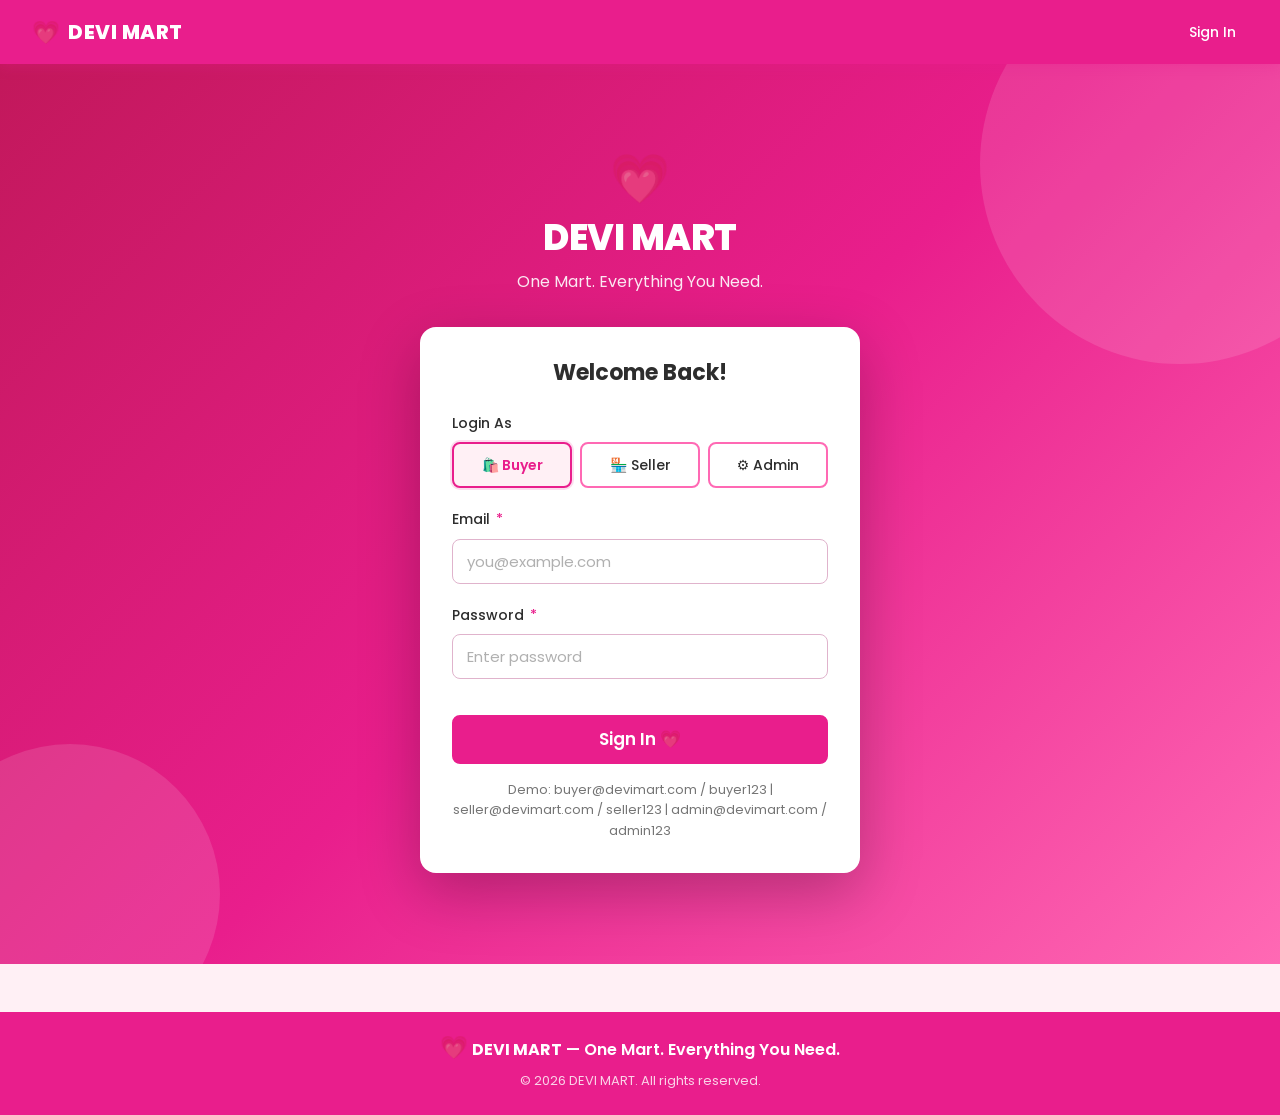
==== commit 7a8fcae2: "Added Devi Mart website files" ====
--- a/index.html
+++ b/index.html
@@ -21,7 +21,7 @@
   <!-- ===== TOP NAVIGATION ===== -->
   <header id="navbar" role="banner">
     <div class="nav-inner">
-      <a href="#" class="nav-brand" aria-label="DEVI MART home">
+      <a href="#" class="nav-brand" id="nav-logo" aria-label="DEVI MART home">
         <span class="brand-icon">💗</span>
         <span class="brand-name">DEVI MART</span>
       </a>
